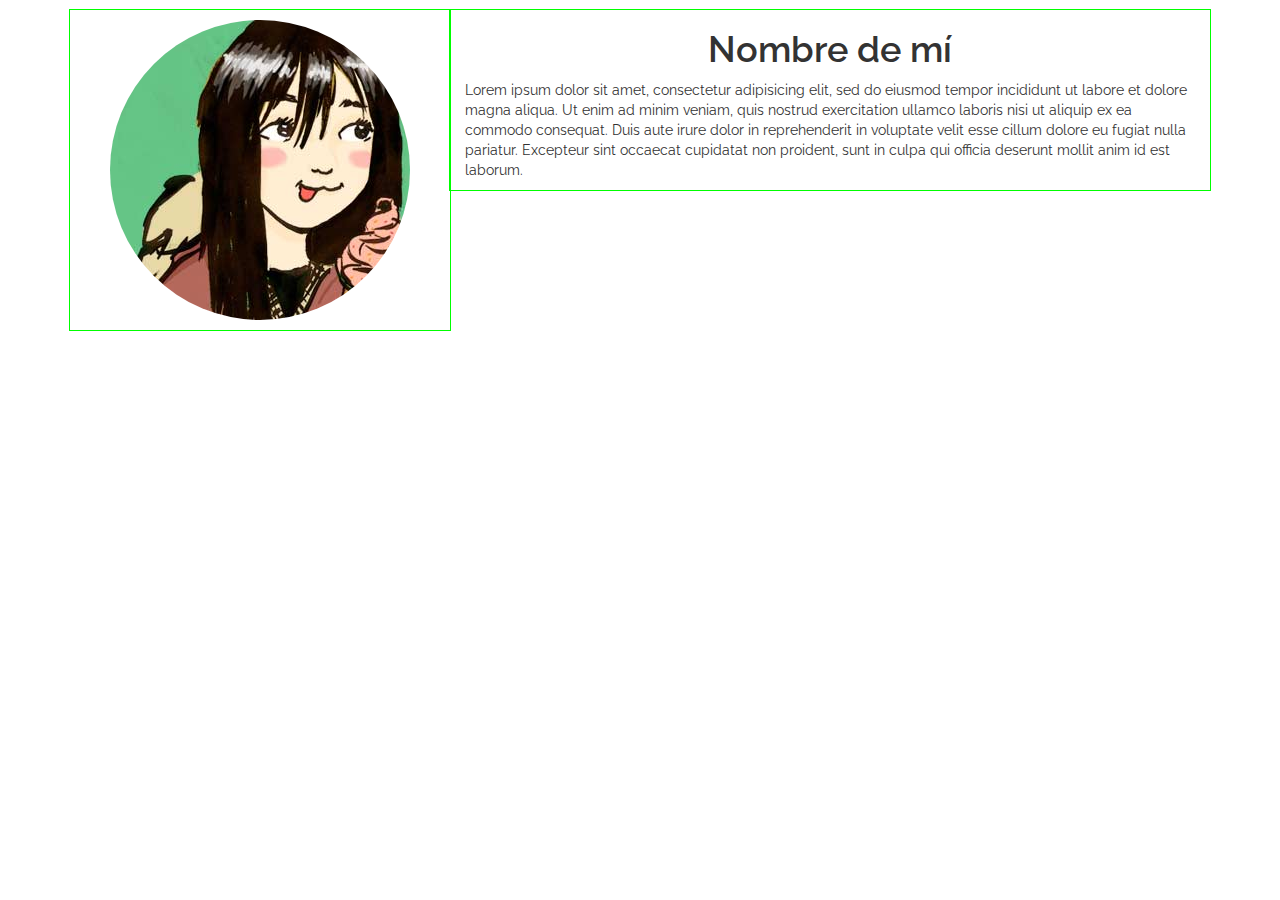
==== index.html @ 0372a78e "Index con padding en el logo" ====
<!DOCTYPE html>
<!--[if lt IE 7]><html class="no-js lt-ie9 lt-ie8 lt-ie7"> <![endif]-->
<!--[if IE 7]><html class="no-js lt-ie9 lt-ie8"> <![endif]-->
<!--[if IE 8]><html class="no-js lt-ie9"> <![endif]-->
<!--[if gt IE 8]><!--> <html class="no-js"> <!--<![endif]-->
    <head>
        <meta charset="utf-8">
        <meta http-equiv="X-UA-Compatible" content="IE=edge,chrome=1">
        <title>Portafolio</title>
        <meta name="description" content="">
        <meta name="viewport" content="width=device-width, initial-scale=1">

        <link rel="stylesheet" href="css/bootstrap.min.css">
        <link rel="stylesheet" href="css/main.css">
        <link href='http://fonts.googleapis.com/css?family=Raleway:400,600,800' rel='stylesheet' type='text/css'>

        <script src="js/vendor/modernizr-2.6.2-respond-1.1.0.min.js"></script>
    </head>
    <body>
      <div class="container">
        <header>
            <div class="contenedor-logo col-xs-12 col-lg-4">
                <img src="images/marceavatar.jpg" alt="" class="logo">
            </div><!-- /.contenedor-logo -->
            <div class="contenedor-bio col-xs-12 col-lg-8">
                <h1 class="nombre-mio">Nombre de mí</h1>
                <p>Lorem ipsum dolor sit amet, consectetur adipisicing elit, sed do eiusmod
                tempor incididunt ut labore et dolore magna aliqua. Ut enim ad minim veniam,
                quis nostrud exercitation ullamco laboris nisi ut aliquip ex ea commodo
                consequat. Duis aute irure dolor in reprehenderit in voluptate velit esse
                cillum dolore eu fugiat nulla pariatur. Excepteur sint occaecat cupidatat non
                proident, sunt in culpa qui officia deserunt mollit anim id est laborum.</p>
            </div><!-- /.contenedor-bio -->
        </header>
      </div>

    <script src="http://ajax.googleapis.com/ajax/libs/jquery/1.11.1/jquery.min.js"></script>
    <script>window.jQuery || document.write('<script src="js/vendor/jquery-1.11.1.min.js"><\/script>')</script>
        <script src="js/vendor/bootstrap.min.js"></script>

        <script src="js/main.js"></script>
    </body>
</html>
---- css/main.css ----
body,.nombre-mio{font-family:'Raleway';font-weight:400}body{padding-top:10px}[class^="col-"],[class*=" col-"]{outline:1px solid #0f0}.contenedor-logo{padding-top:10px;padding-bottom:10px}.logo{border-radius:50%;display:block;margin:0 auto}.nombre-mio{font-weight:600;text-align:center}
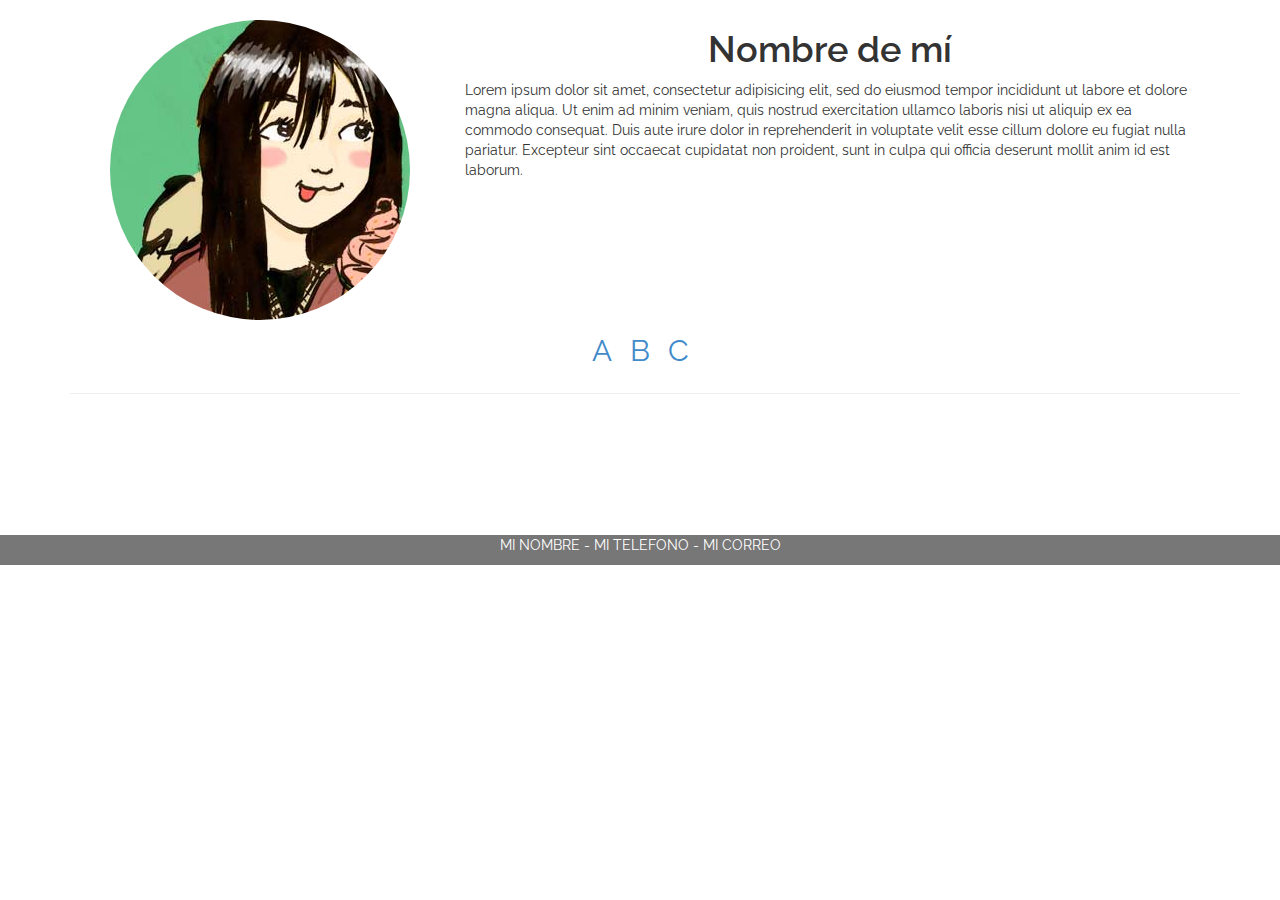
==== commit c7bd8c2e: "Cambios de clase del 19 de noviembre: sección bajo header, contenido y footer." ====
--- a/index.html
+++ b/index.html
@@ -33,7 +33,40 @@
                 proident, sunt in culpa qui officia deserunt mollit anim id est laborum.</p>
             </div><!-- /.contenedor-bio -->
         </header>
-      </div>
+        <section class="menu col-xs-12">
+            <nav>
+                <a href="#" class="icon-item-menu">A</a>
+                <a href="#" class="icon-item-menu">B</a>
+                <a href="#" class="icon-item-menu">C</a>
+            </nav>
+        </section><!-- /.menu -->
+        <hr class="separador col-xs-12">
+        <section class="proyectos">
+            <div class="col-xs-12 col-lg-6 un-proyecto">
+                <img src="http://www.placecage.com/g/500/500" class="img-responsive" alt="">
+            </div><!-- /.col-xs-6 -->
+            <div class="col-xs-12 col-lg-6 un-proyecto">
+                <img src="http://www.placecage.com/g/500/500" class="img-responsive" alt="">
+            </div><!-- /.col-xs-6 -->
+            <div class="col-xs-12 col-lg-6 un-proyecto">
+                <img src="http://www.placecage.com/g/500/500" class="img-responsive" alt="">
+            </div><!-- /.col-xs-6 -->
+            <div class="col-xs-12 col-lg-6 un-proyecto">
+                <img src="http://www.placecage.com/g/500/500" class="img-responsive" alt="">
+            </div><!-- /.col-xs-6 -->
+            <div class="col-xs-12 col-lg-6 un-proyecto">
+                <img src="http://www.placecage.com/g/500/500" class="img-responsive" alt="">
+            </div><!-- /.col-xs-6 -->
+            <div class="col-xs-12 col-lg-6 un-proyecto">
+                <img src="http://www.placecage.com/g/500/500" class="img-responsive" alt="">
+            </div><!-- /.col-xs-6 -->
+        </section><!-- /.proyectos -->
+      </div><!--.container-->
+      <footer class="footer-principal col-xs-12">
+        <div class="container">
+          <p>MI NOMBRE - MI TELEFONO - MI CORREO</p>
+        </div><!-- /.container -->
+      </footer><!-- /.footer-principal -->
 
     <script src="http://ajax.googleapis.com/ajax/libs/jquery/1.11.1/jquery.min.js"></script>
     <script>window.jQuery || document.write('<script src="js/vendor/jquery-1.11.1.min.js"><\/script>')</script>
--- a/css/main.css
+++ b/css/main.css
@@ -1 +1 @@
-body,.nombre-mio{font-family:'Raleway';font-weight:400}body{padding-top:10px}[class^="col-"],[class*=" col-"]{outline:1px solid #0f0}.contenedor-logo{padding-top:10px;padding-bottom:10px}.logo{border-radius:50%;display:block;margin:0 auto}.nombre-mio{font-weight:600;text-align:center}
+body,.nombre-mio{font-family:'Raleway';font-weight:400}body{padding-top:10px}.contenedor-logo{padding-top:10px;padding-bottom:10px}.logo{border-radius:50%;display:block;margin:0 auto}.nombre-mio{font-weight:600;text-align:center}.menu{text-align:center;font-size:30px}.menu .icon-item-menu:not(:last-child){margin-right:10px}.un-proyecto{padding-bottom:40px;text-align:center}.footer-principal{background-color:#777;color:#fff;text-align:center}
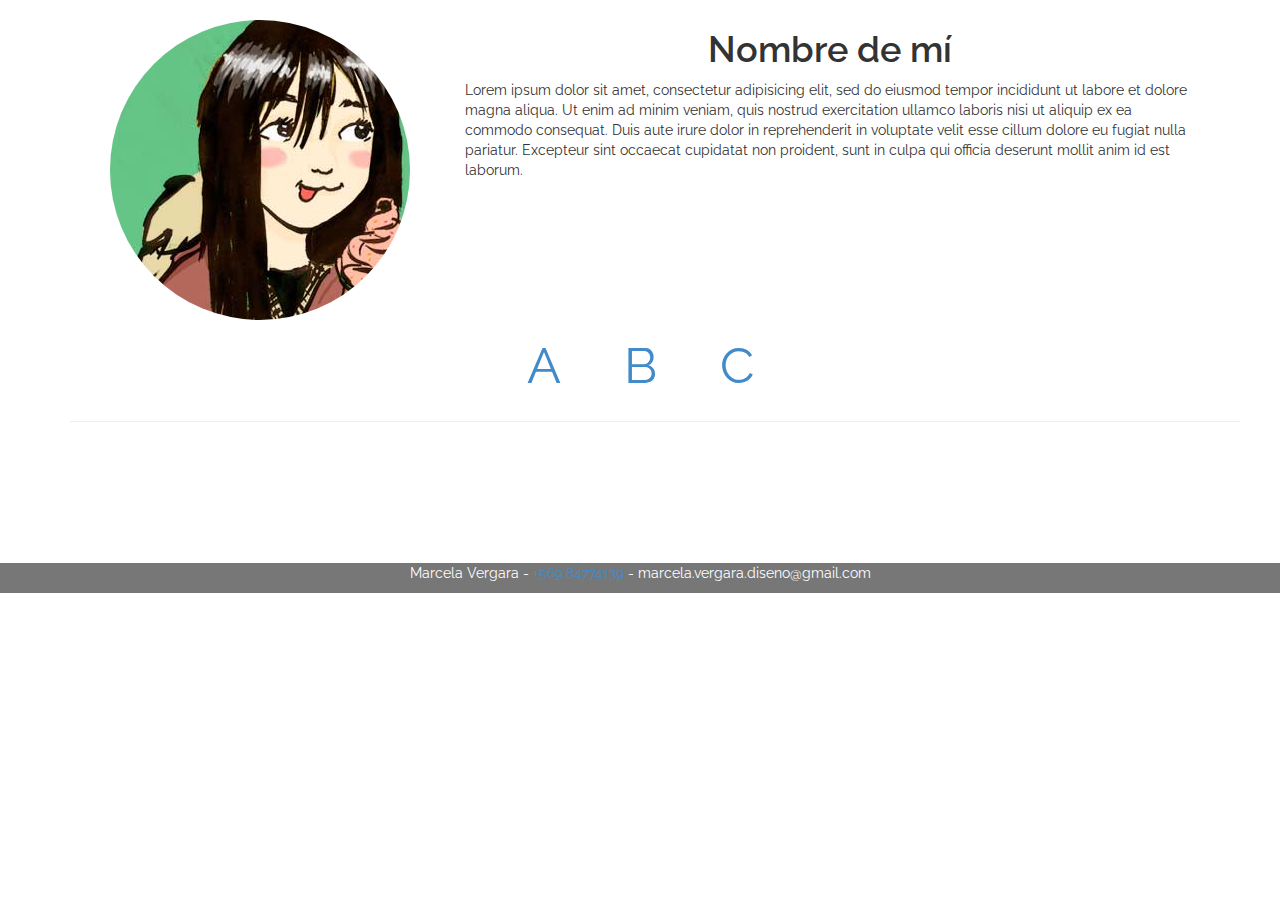
==== commit 094d79e8: "Datos del footer actualizados" ====
--- a/index.html
+++ b/index.html
@@ -64,7 +64,7 @@
       </div><!--.container-->
       <footer class="footer-principal col-xs-12">
         <div class="container">
-          <p>MI NOMBRE - MI TELEFONO - MI CORREO</p>
+          <p>Marcela Vergara - <a href="tel:+56984774139">+569.84774139</a> - marcela.vergara.diseno@gmail.com</p>
         </div><!-- /.container -->
       </footer><!-- /.footer-principal -->
 
--- a/css/main.css
+++ b/css/main.css
@@ -1 +1 @@
-body,.nombre-mio{font-family:'Raleway';font-weight:400}body{padding-top:10px}.contenedor-logo{padding-top:10px;padding-bottom:10px}.logo{border-radius:50%;display:block;margin:0 auto}.nombre-mio{font-weight:600;text-align:center}.menu{text-align:center;font-size:30px}.menu .icon-item-menu:not(:last-child){margin-right:10px}.un-proyecto{padding-bottom:40px;text-align:center}.footer-principal{background-color:#777;color:#fff;text-align:center}
+body,.nombre-mio{font-family:'Raleway';font-weight:400}body{padding-top:10px}.contenedor-logo{padding-top:10px;padding-bottom:10px}.logo{border-radius:50%;display:block;margin:0 auto}.nombre-mio{font-weight:600;text-align:center}.menu{text-align:center;font-size:50px;font-color:#B82C47}.menu .icon-item-menu:not(:last-child){margin-right:50px}.un-proyecto{padding-bottom:40px;text-align:center}.footer-principal{background-color:#777;color:#fff;text-align:center}
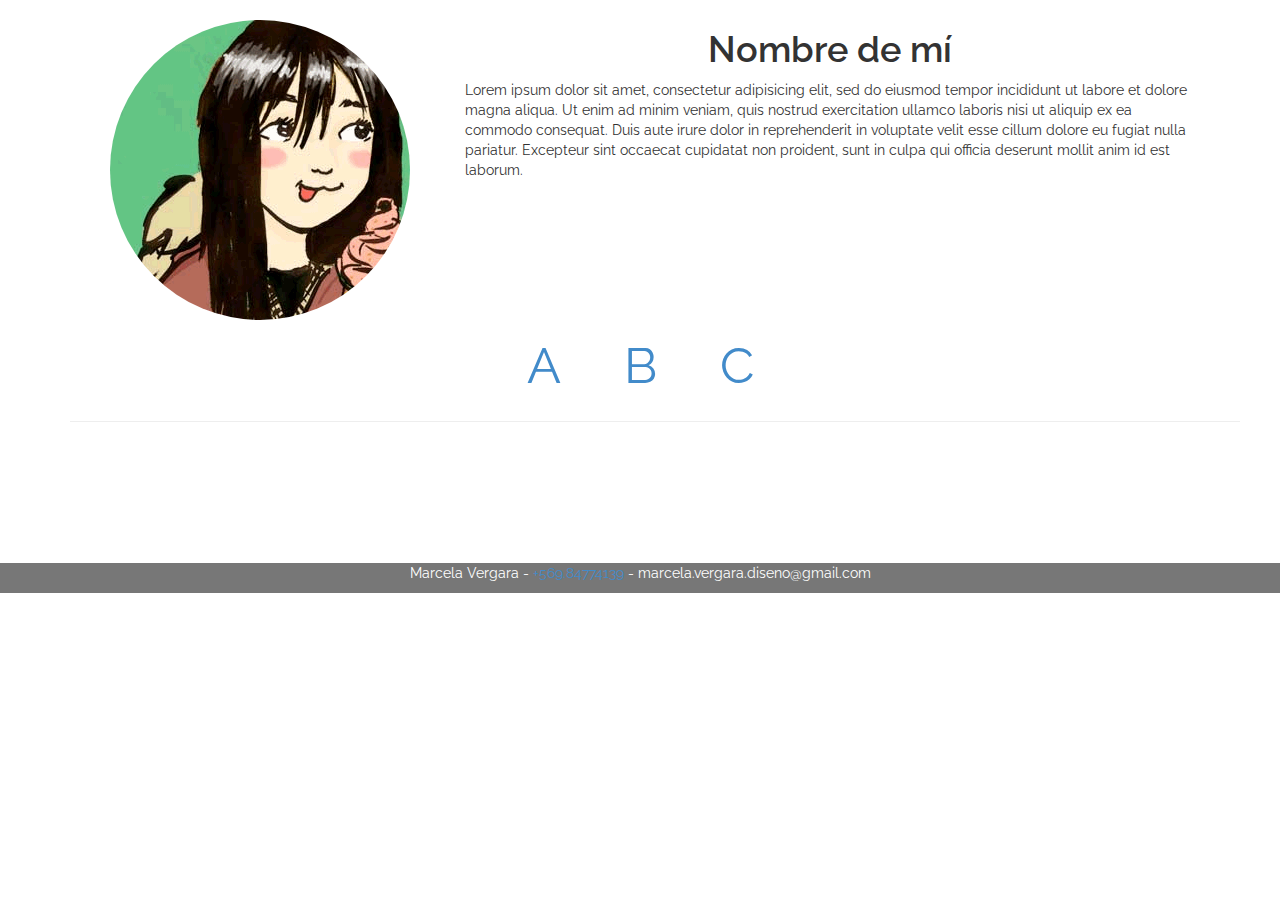
==== commit 88009183: "Poner el gif (idea mia o pude añadir los dos en un solo commit... es muy poca cosa)" ====
--- a/index.html
+++ b/index.html
@@ -21,7 +21,7 @@
       <div class="container">
         <header>
             <div class="contenedor-logo col-xs-12 col-lg-4">
-                <img src="images/marceavatar.jpg" alt="" class="logo">
+                <img src="images/marceavatar.gif" alt="" class="logo">
             </div><!-- /.contenedor-logo -->
             <div class="contenedor-bio col-xs-12 col-lg-8">
                 <h1 class="nombre-mio">Nombre de mí</h1>
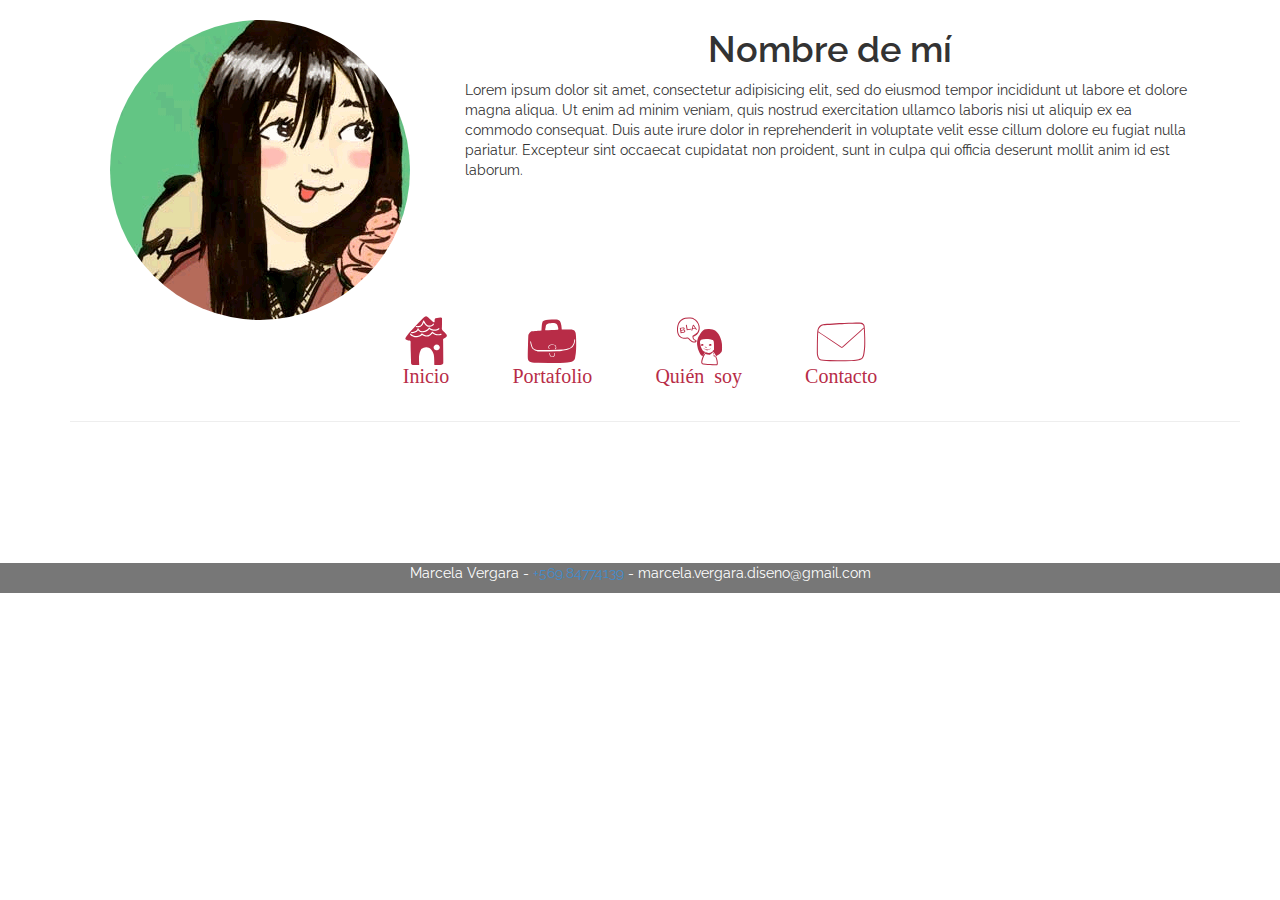
==== commit ddbe9171: "Llamado de tipografía de Icomoon y aplicación de íconos en el menú principal." ====
--- a/index.html
+++ b/index.html
@@ -12,6 +12,7 @@
         <meta name="viewport" content="width=device-width, initial-scale=1">
 
         <link rel="stylesheet" href="css/bootstrap.min.css">
+        <link rel="stylesheet" href="fonts/icomoon/style.css">
         <link rel="stylesheet" href="css/main.css">
         <link href='http://fonts.googleapis.com/css?family=Raleway:400,600,800' rel='stylesheet' type='text/css'>
 
@@ -35,9 +36,10 @@
         </header>
         <section class="menu col-xs-12">
             <nav>
-                <a href="#" class="icon-item-menu">A</a>
-                <a href="#" class="icon-item-menu">B</a>
-                <a href="#" class="icon-item-menu">C</a>
+                <a href="#" class="icon-item-menu icon-iconocasa">Inicio</a>
+                <a href="#" class="icon-item-menu icon-iconomalet">Portafolio</a>
+                <a href="#" class="icon-item-menu icon-iconobla">Quién soy</a>
+                <a href="#" class="icon-item-menu icon-iconosobre">Contacto</a>
             </nav>
         </section><!-- /.menu -->
         <hr class="separador col-xs-12">
--- a/fonts/icomoon/style.css
+++ b/fonts/icomoon/style.css
@@ -0,0 +1,47 @@
+@font-face {
+	font-family: 'icomoon';
+	src:url('fonts/icomoon.eot?k00smf');
+	src:url('fonts/icomoon.eot?#iefixk00smf') format('embedded-opentype'),
+		url('fonts/icomoon.woff?k00smf') format('woff'),
+		url('fonts/icomoon.ttf?k00smf') format('truetype'),
+		url('fonts/icomoon.svg?k00smf#icomoon') format('svg');
+	font-weight: normal;
+	font-style: normal;
+}
+
+[class^="icon-"], [class*=" icon-"] {
+	font-family: 'icomoon';
+	speak: none;
+	font-style: normal;
+	font-weight: normal;
+	font-variant: normal;
+	text-transform: none;
+	line-height: 1;
+	/*ESTO LO HICIMOS NOSOTROS*/
+	position: relative;
+
+	/* Better Font Rendering =========== */
+	-webkit-font-smoothing: antialiased;
+	-moz-osx-font-smoothing: grayscale;
+}
+
+[class^="icon-"]:before {
+	position: absolute;
+	top: -8px;
+	left: 50%;
+	-webkit-transform: translateX(-50%);
+	transform: translateX(-50%);
+	font-size: 50px;
+}
+.icon-iconocasa:before {
+	content: "\e600";
+}
+.icon-iconomalet:before {
+	content: "\e601";
+}
+.icon-iconobla:before {
+	content: "\e602";
+}
+.icon-iconosobre:before {
+	content: "\e603";
+}
--- a/css/main.css
+++ b/css/main.css
@@ -1 +1 @@
-body,.nombre-mio{font-family:'Raleway';font-weight:400}body{padding-top:10px}.contenedor-logo{padding-top:10px;padding-bottom:10px}.logo{border-radius:50%;display:block;margin:0 auto}.nombre-mio{font-weight:600;text-align:center}.menu{text-align:center;font-size:50px;font-color:#B82C47}.menu .icon-item-menu:not(:last-child){margin-right:50px}.un-proyecto{padding-bottom:40px;text-align:center}.footer-principal{background-color:#777;color:#fff;text-align:center}
+body,.nombre-mio{font-family:'Raleway';font-weight:400}body{padding-top:10px}.contenedor-logo{padding-top:10px;padding-bottom:10px}.logo{border-radius:50%;display:block;margin:0 auto}.nombre-mio{font-weight:600;text-align:center}.menu{text-align:center;font-size:50px}.menu .icon-item-menu{color:#b82c47;padding-top:40px;font-size:20px}.menu .icon-item-menu:not(:last-child){margin-right:50px}.un-proyecto{padding-bottom:40px;text-align:center}.footer-principal{background-color:#777;color:#fff;text-align:center}
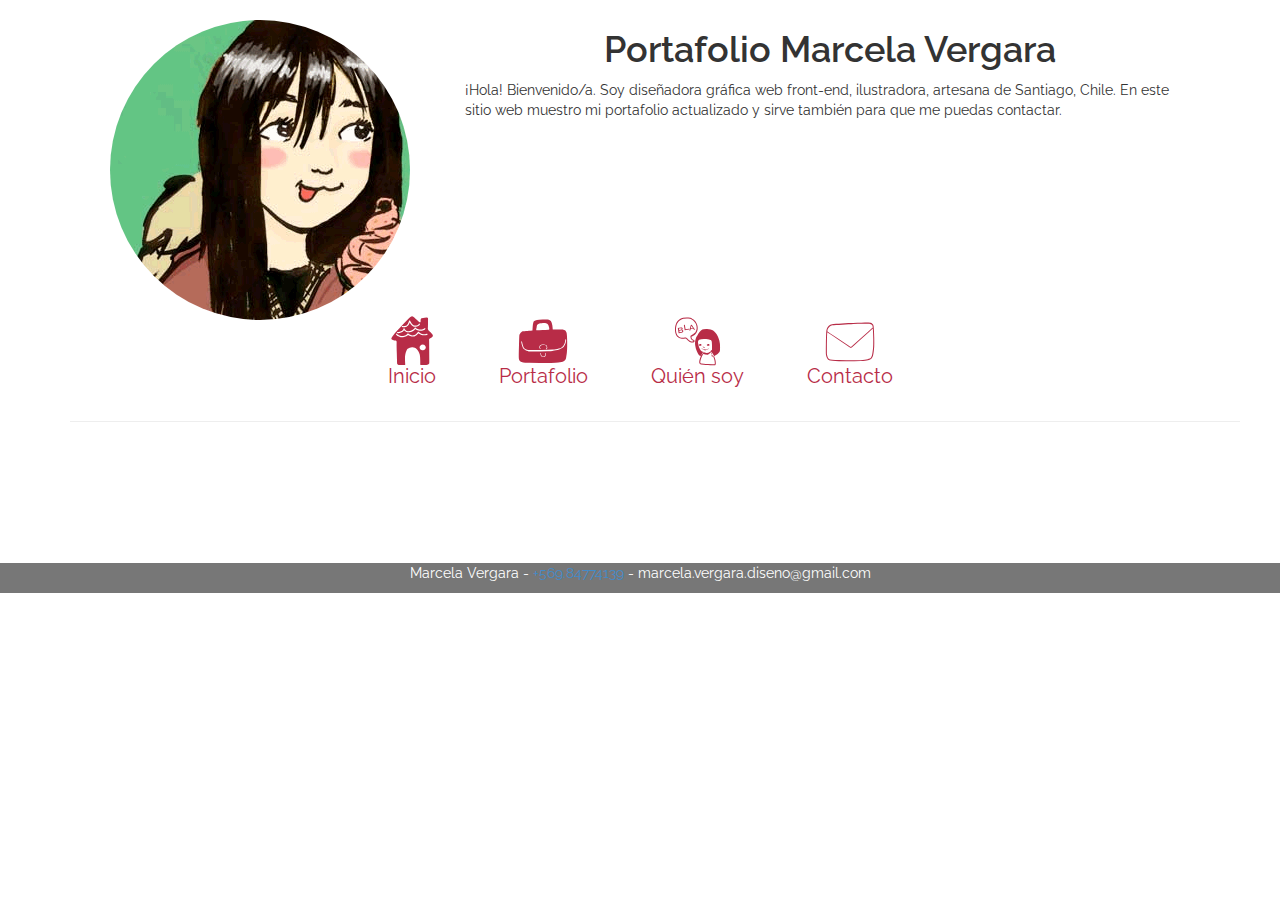
==== commit 566f81f5: "gif logo con pestañeo más lento, y cambio de algunos textos del home" ====
--- a/index.html
+++ b/index.html
@@ -7,7 +7,7 @@
     <head>
         <meta charset="utf-8">
         <meta http-equiv="X-UA-Compatible" content="IE=edge,chrome=1">
-        <title>Portafolio</title>
+        <title>Portafolio  Marcela V</title>
         <meta name="description" content="">
         <meta name="viewport" content="width=device-width, initial-scale=1">
 
@@ -25,13 +25,8 @@
                 <img src="images/marceavatar.gif" alt="" class="logo">
             </div><!-- /.contenedor-logo -->
             <div class="contenedor-bio col-xs-12 col-lg-8">
-                <h1 class="nombre-mio">Nombre de mí</h1>
-                <p>Lorem ipsum dolor sit amet, consectetur adipisicing elit, sed do eiusmod
-                tempor incididunt ut labore et dolore magna aliqua. Ut enim ad minim veniam,
-                quis nostrud exercitation ullamco laboris nisi ut aliquip ex ea commodo
-                consequat. Duis aute irure dolor in reprehenderit in voluptate velit esse
-                cillum dolore eu fugiat nulla pariatur. Excepteur sint occaecat cupidatat non
-                proident, sunt in culpa qui officia deserunt mollit anim id est laborum.</p>
+                <h1 class="nombre-mio">Portafolio Marcela Vergara</h1>
+                <p>¡Hola! Bienvenido/a. Soy diseñadora gráfica web front-end, ilustradora, artesana de Santiago, Chile.  En este sitio web muestro mi portafolio actualizado y sirve también para que me puedas contactar.</p>
             </div><!-- /.contenedor-bio -->
         </header>
         <section class="menu col-xs-12">
--- a/fonts/icomoon/style.css
+++ b/fonts/icomoon/style.css
@@ -10,7 +10,6 @@
 }
 
 [class^="icon-"], [class*=" icon-"] {
-	font-family: 'icomoon';
 	speak: none;
 	font-style: normal;
 	font-weight: normal;
@@ -26,6 +25,7 @@
 }
 
 [class^="icon-"]:before {
+	font-family: 'icomoon';
 	position: absolute;
 	top: -8px;
 	left: 50%;
--- a/css/main.css
+++ b/css/main.css
@@ -1 +1 @@
-body,.nombre-mio{font-family:'Raleway';font-weight:400}body{padding-top:10px}.contenedor-logo{padding-top:10px;padding-bottom:10px}.logo{border-radius:50%;display:block;margin:0 auto}.nombre-mio{font-weight:600;text-align:center}.menu{text-align:center;font-size:50px}.menu .icon-item-menu{color:#b82c47;padding-top:40px;font-size:20px}.menu .icon-item-menu:not(:last-child){margin-right:50px}.un-proyecto{padding-bottom:40px;text-align:center}.footer-principal{background-color:#777;color:#fff;text-align:center}
+body,.nombre-mio{font-family:'Raleway';font-weight:400}body{padding-top:10px}a{transition:.5s}.contenedor-logo{padding-top:10px;padding-bottom:10px}.logo{border-radius:50%;display:block;margin:0 auto}.nombre-mio{font-weight:600;text-align:center}.menu{text-align:center;font-size:50px}.menu .icon-item-menu{color:#b82c47;padding-top:40px;font-size:20px}.menu .icon-item-menu:not(:last-child){margin-right:50px}.menu .icon-item-menu:hover{color:#000}.un-proyecto{padding-bottom:40px;text-align:center}.footer-principal{background-color:#777;color:#fff;text-align:center}
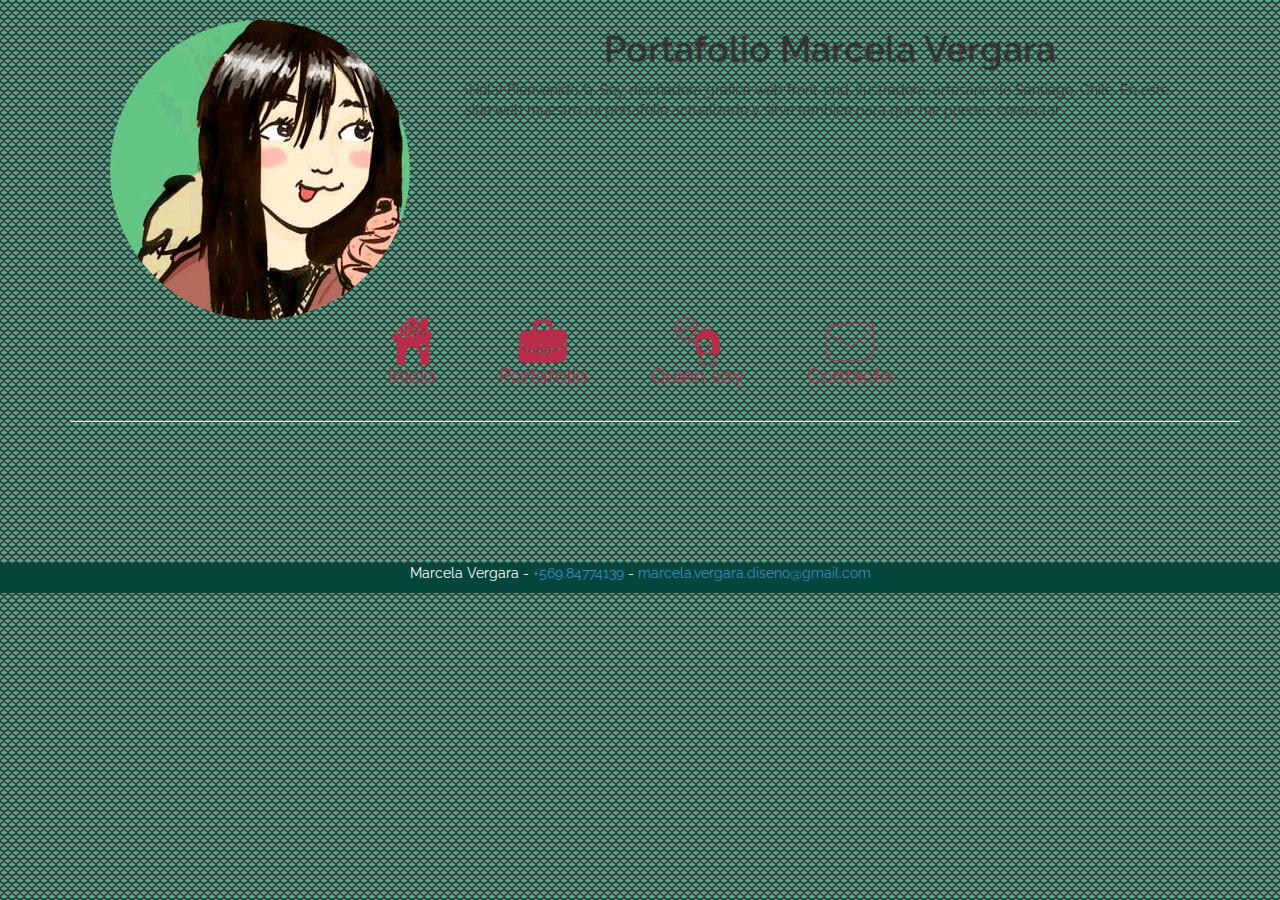
==== commit b013ab3c: "mas cosas" ====
--- a/index.html
+++ b/index.html
@@ -19,49 +19,51 @@
         <script src="js/vendor/modernizr-2.6.2-respond-1.1.0.min.js"></script>
     </head>
     <body>
-      <div class="container">
-        <header>
-            <div class="contenedor-logo col-xs-12 col-lg-4">
-                <img src="images/marceavatar.gif" alt="" class="logo">
-            </div><!-- /.contenedor-logo -->
-            <div class="contenedor-bio col-xs-12 col-lg-8">
-                <h1 class="nombre-mio">Portafolio Marcela Vergara</h1>
-                <p>¡Hola! Bienvenido/a. Soy diseñadora gráfica web front-end, ilustradora, artesana de Santiago, Chile.  En este sitio web muestro mi portafolio actualizado y sirve también para que me puedas contactar.</p>
-            </div><!-- /.contenedor-bio -->
-        </header>
-        <section class="menu col-xs-12">
-            <nav>
-                <a href="#" class="icon-item-menu icon-iconocasa">Inicio</a>
-                <a href="#" class="icon-item-menu icon-iconomalet">Portafolio</a>
-                <a href="#" class="icon-item-menu icon-iconobla">Quién soy</a>
-                <a href="#" class="icon-item-menu icon-iconosobre">Contacto</a>
-            </nav>
-        </section><!-- /.menu -->
-        <hr class="separador col-xs-12">
-        <section class="proyectos">
-            <div class="col-xs-12 col-lg-6 un-proyecto">
-                <img src="http://www.placecage.com/g/500/500" class="img-responsive" alt="">
-            </div><!-- /.col-xs-6 -->
-            <div class="col-xs-12 col-lg-6 un-proyecto">
-                <img src="http://www.placecage.com/g/500/500" class="img-responsive" alt="">
-            </div><!-- /.col-xs-6 -->
-            <div class="col-xs-12 col-lg-6 un-proyecto">
-                <img src="http://www.placecage.com/g/500/500" class="img-responsive" alt="">
-            </div><!-- /.col-xs-6 -->
-            <div class="col-xs-12 col-lg-6 un-proyecto">
-                <img src="http://www.placecage.com/g/500/500" class="img-responsive" alt="">
-            </div><!-- /.col-xs-6 -->
-            <div class="col-xs-12 col-lg-6 un-proyecto">
-                <img src="http://www.placecage.com/g/500/500" class="img-responsive" alt="">
-            </div><!-- /.col-xs-6 -->
-            <div class="col-xs-12 col-lg-6 un-proyecto">
-                <img src="http://www.placecage.com/g/500/500" class="img-responsive" alt="">
-            </div><!-- /.col-xs-6 -->
-        </section><!-- /.proyectos -->
-      </div><!--.container-->
+        <div class="contenedorfondo">
+            <div class="container">
+             <header>
+                 <div class="contenedor-logo col-xs-12 col-lg-4">
+                     <img src="images/marceavatar.gif" alt="" class="logo">
+                 </div><!-- /.contenedor-logo -->
+                 <div class="contenedor-bio col-xs-12 col-lg-8">
+                        <h1 class="nombre-mio">Portafolio Marcela Vergara</h1>
+                     <p>¡Hola! Bienvenido/a. Soy diseñadora gráfica web front-end, ilustradora, artesana de Santiago, Chile.  En este sitio web muestro mi portafolio actualizado y sirve también para que me puedas contactar.</p>
+                 </div><!-- /.contenedor-bio -->
+             </header>
+             <section class="menu col-xs-12">
+                  <nav>
+                      <a href="#" class="icon-item-menu icon-iconocasa">Inicio</a>
+                     <a href="#" class="icon-item-menu icon-iconomalet">Portafolio</a>
+                        <a href="#" class="icon-item-menu icon-iconobla">Quién soy</a>
+                     <a href="#" class="icon-item-menu icon-iconosobre">Contacto</a>
+                 </nav>
+             </section><!-- /.menu -->
+             <hr class="separador col-xs-12">
+             <section class="proyectos">
+                  <div class="col-xs-12 col-lg-6 un-proyecto">
+                     <img src="http://www.placecage.com/g/500/500" class="img-responsive" alt="">
+                 </div><!-- /.col-xs-6 -->
+                 <div class="col-xs-12 col-lg-6 un-proyecto">
+                      <img src="http://www.placecage.com/g/500/500" class="img-responsive" alt="">
+                 </div><!-- /.col-xs-6 -->
+                    <div class="col-xs-12 col-lg-6 un-proyecto">
+                     <img src="http://www.placecage.com/g/500/500" class="img-responsive" alt="">
+                    </div><!-- /.col-xs-6 -->
+                 <div class="col-xs-12 col-lg-6 un-proyecto">
+                     <img src="http://www.placecage.com/g/500/500" class="img-responsive" alt="">
+                 </div><!-- /.col-xs-6 -->
+                 <div class="col-xs-12 col-lg-6 un-proyecto">
+                      <img src="http://www.placecage.com/g/500/500" class="img-responsive" alt="">
+                 </div><!-- /.col-xs-6 -->
+                 <div class="col-xs-12 col-lg-6 un-proyecto">
+                        <img src="http://www.placecage.com/g/500/500" class="img-responsive" alt="">
+                  </div><!-- /.col-xs-6 -->
+              </section><!-- /.proyectos -->
+             </div><!--.container-->
+        </div><!--contenedorfondo-->
       <footer class="footer-principal col-xs-12">
         <div class="container">
-          <p>Marcela Vergara - <a href="tel:+56984774139">+569.84774139</a> - marcela.vergara.diseno@gmail.com</p>
+          <p>Marcela Vergara - <a href="tel:+56984774139">+569.84774139</a> - <a href="mailto:marcela.vergara.diseno@gmail.com">marcela.vergara.diseno@gmail.com</a></p>
         </div><!-- /.container -->
       </footer><!-- /.footer-principal -->
 
--- a/css/main.css
+++ b/css/main.css
@@ -1 +1 @@
-body,.nombre-mio{font-family:'Raleway';font-weight:400}body{padding-top:10px}a{transition:.5s}.contenedor-logo{padding-top:10px;padding-bottom:10px}.logo{border-radius:50%;display:block;margin:0 auto}.nombre-mio{font-weight:600;text-align:center}.menu{text-align:center;font-size:50px}.menu .icon-item-menu{color:#b82c47;padding-top:40px;font-size:20px}.menu .icon-item-menu:not(:last-child){margin-right:50px}.menu .icon-item-menu:hover{color:#000}.un-proyecto{padding-bottom:40px;text-align:center}.footer-principal{background-color:#777;color:#fff;text-align:center}
+body,.nombre-mio{font-family:'Raleway';font-weight:400}body{padding-top:10px;background-color:#46AB9B;background-image:url("../images/patsc.png");opacity:o 0.4;filter:alpha(opacity=40)}a{transition:.5s}.contenedor-logo{padding-top:10px;padding-bottom:10px}.logo{border-radius:50%;display:block;margin:0 auto}.nombre-mio{font-weight:600;text-align:center}.menu{text-align:center;font-size:50px}.menu .icon-item-menu{color:#B82C47;padding-top:40px;font-size:20px}.menu .icon-item-menu:not(:last-child){margin-right:50px}.menu .icon-item-menu:hover{color:#000}.un-proyecto{padding-bottom:40px;text-align:center}.footer-principal{background-color:#04463b;color:#fff;text-align:center}
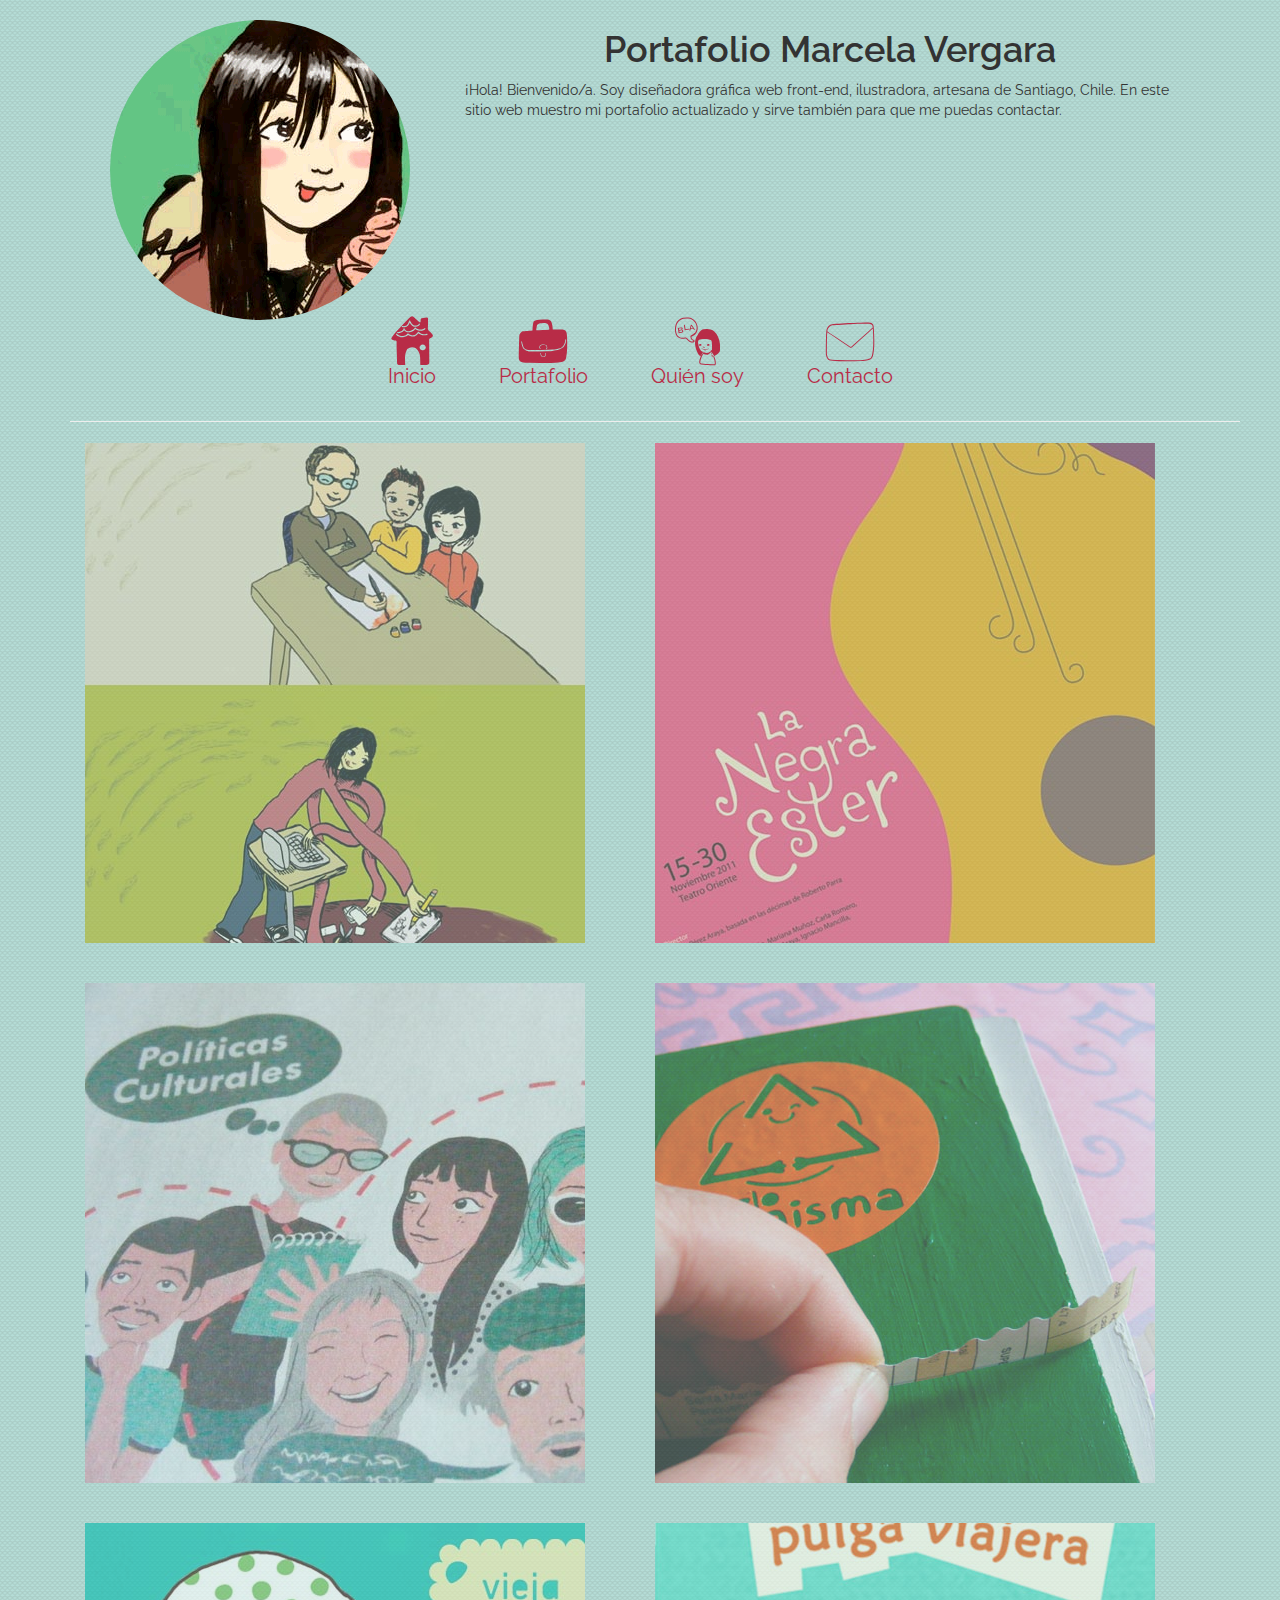
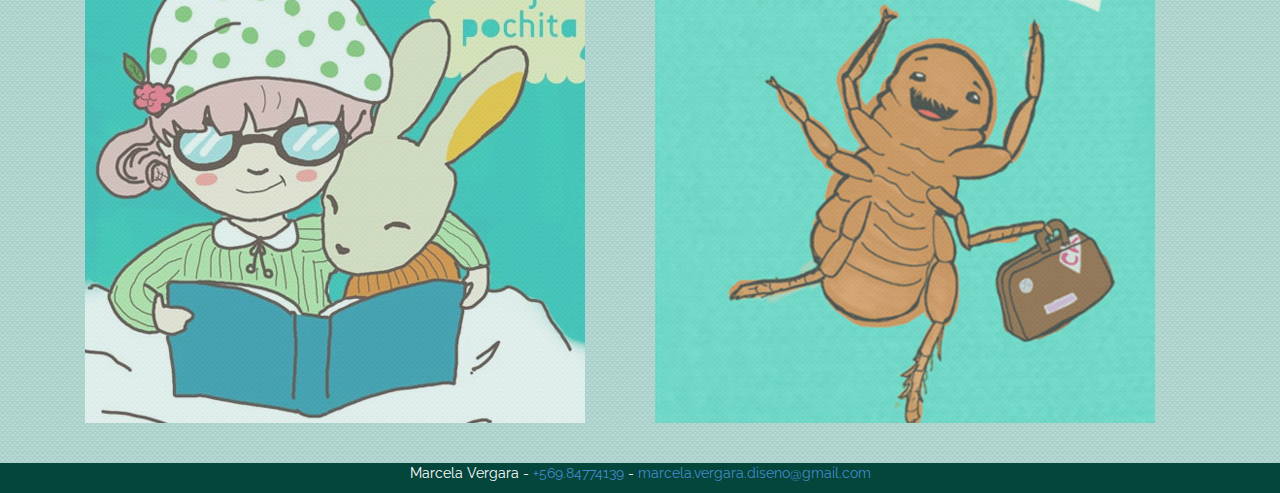
==== commit 46280137: "Imágenes nuevas en el index, con hover." ====
--- a/index.html
+++ b/index.html
@@ -41,22 +41,24 @@
              <hr class="separador col-xs-12">
              <section class="proyectos">
                   <div class="col-xs-12 col-lg-6 un-proyecto">
-                     <img src="http://www.placecage.com/g/500/500" class="img-responsive" alt="">
+                    <a href="#">
+                        <img src="images/port001.jpg" class="img-responsive" alt="">
+                    </a>
                  </div><!-- /.col-xs-6 -->
                  <div class="col-xs-12 col-lg-6 un-proyecto">
-                      <img src="http://www.placecage.com/g/500/500" class="img-responsive" alt="">
+                      <img src="images/port002.jpg" class="img-responsive" alt="">
                  </div><!-- /.col-xs-6 -->
                     <div class="col-xs-12 col-lg-6 un-proyecto">
-                     <img src="http://www.placecage.com/g/500/500" class="img-responsive" alt="">
+                     <img src="images/port003.jpg" class="img-responsive" alt="">
                     </div><!-- /.col-xs-6 -->
                  <div class="col-xs-12 col-lg-6 un-proyecto">
-                     <img src="http://www.placecage.com/g/500/500" class="img-responsive" alt="">
+                     <img src="images/port004.jpg" class="img-responsive" alt="">
                  </div><!-- /.col-xs-6 -->
                  <div class="col-xs-12 col-lg-6 un-proyecto">
-                      <img src="http://www.placecage.com/g/500/500" class="img-responsive" alt="">
+                      <img src="images/port005.jpg" class="img-responsive" alt="">
                  </div><!-- /.col-xs-6 -->
                  <div class="col-xs-12 col-lg-6 un-proyecto">
-                        <img src="http://www.placecage.com/g/500/500" class="img-responsive" alt="">
+                        <img src="images/port006.jpg" class="img-responsive" alt="">
                   </div><!-- /.col-xs-6 -->
               </section><!-- /.proyectos -->
              </div><!--.container-->
--- a/css/main.css
+++ b/css/main.css
@@ -1 +1 @@
-body,.nombre-mio{font-family:'Raleway';font-weight:400}body{padding-top:10px;background-color:#46AB9B;background-image:url("../images/patsc.png");opacity:o 0.4;filter:alpha(opacity=40)}a{transition:.5s}.contenedor-logo{padding-top:10px;padding-bottom:10px}.logo{border-radius:50%;display:block;margin:0 auto}.nombre-mio{font-weight:600;text-align:center}.menu{text-align:center;font-size:50px}.menu .icon-item-menu{color:#B82C47;padding-top:40px;font-size:20px}.menu .icon-item-menu:not(:last-child){margin-right:50px}.menu .icon-item-menu:hover{color:#000}.un-proyecto{padding-bottom:40px;text-align:center}.footer-principal{background-color:#04463b;color:#fff;text-align:center}
+body,.nombre-mio{font-family:'Raleway';font-weight:400}body{padding-top:10px;background-color:rgba(70,171,155,0.4);background-image:url("../images/patsc2.png");filter:alpha(opacity=40)}a{transition:.5s}.contenedor-logo{padding-top:10px;padding-bottom:10px}.logo{border-radius:50%;display:block;margin:0 auto}.nombre-mio{font-weight:600;text-align:center}.menu{text-align:center;font-size:50px}.menu .icon-item-menu{color:#b82c47;padding-top:40px;font-size:20px}.menu .icon-item-menu:not(:last-child){margin-right:50px}.menu .icon-item-menu:hover{color:#000}.un-proyecto{padding-bottom:40px;text-align:center}.un-proyecto img{opacity:.6;transition:.5s}.un-proyecto img:hover{opacity:1}.footer-principal{background-color:#04463b;color:#fff;text-align:center}
